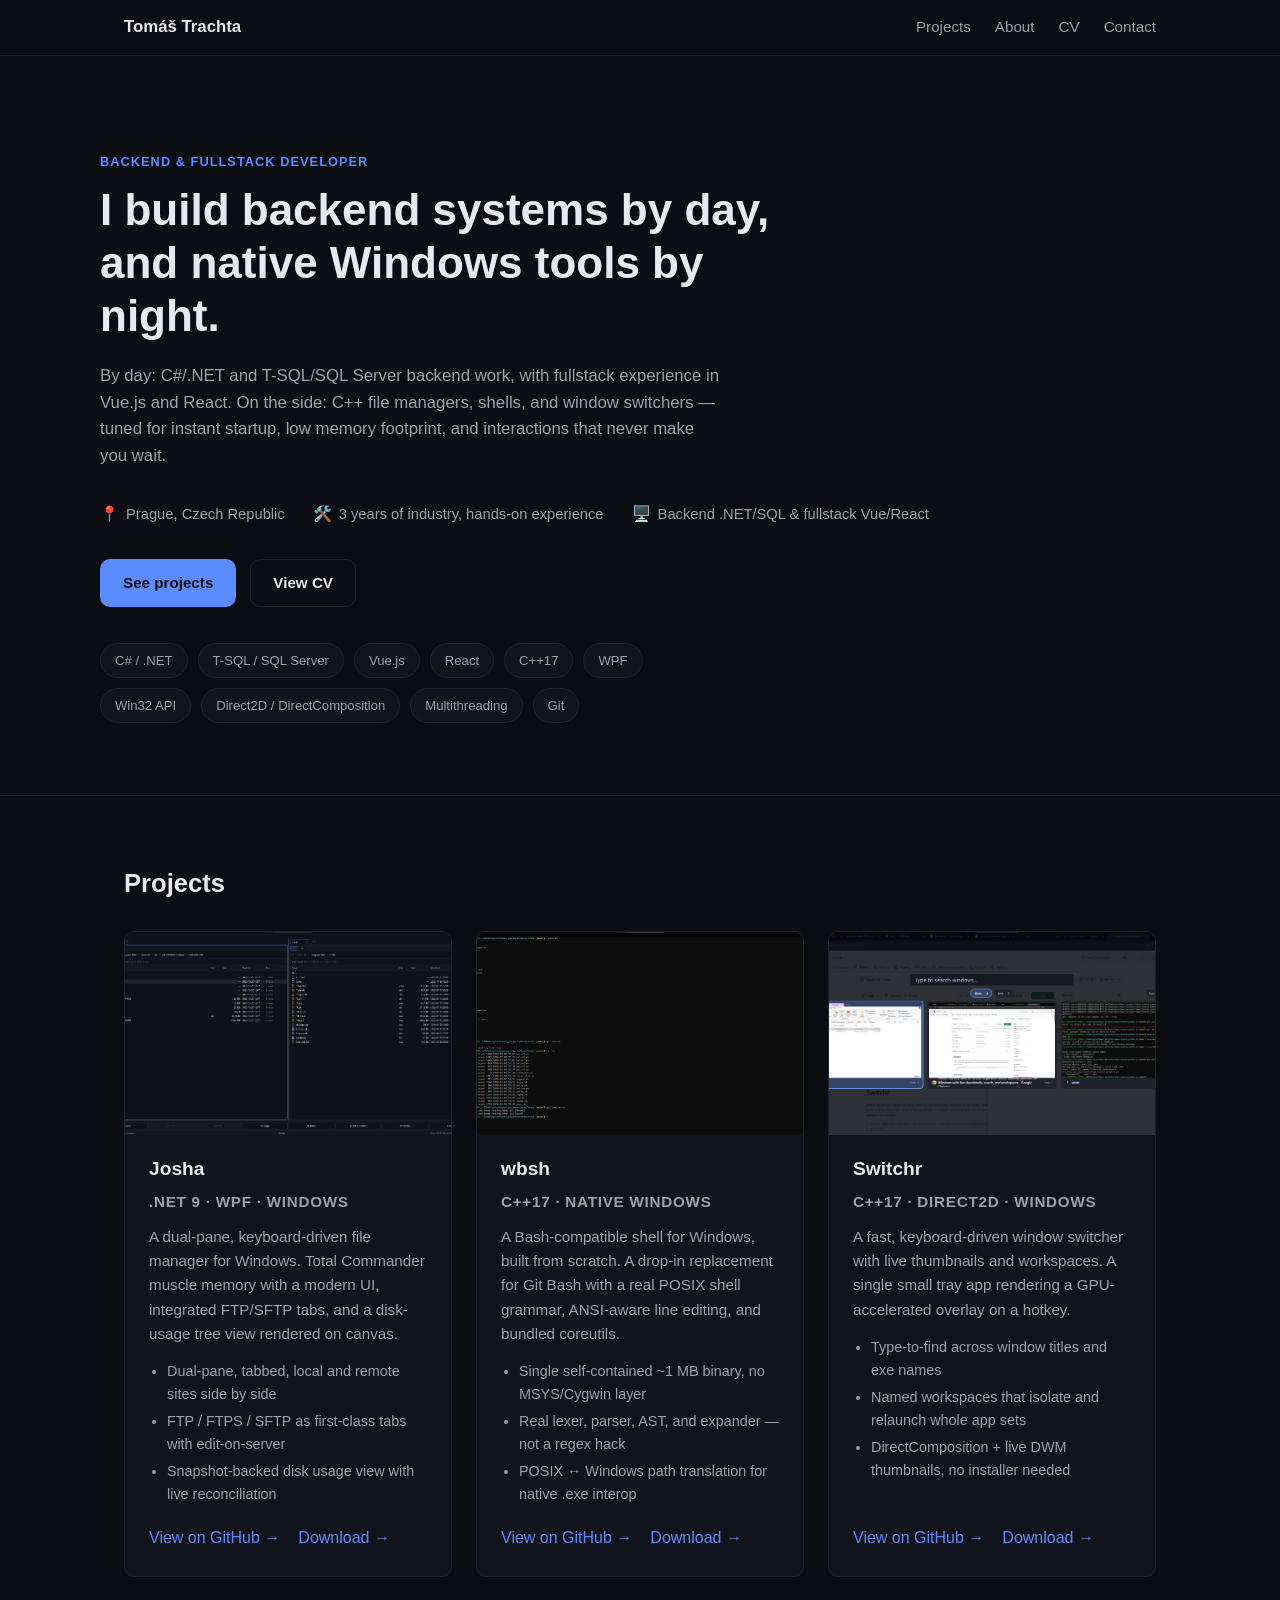
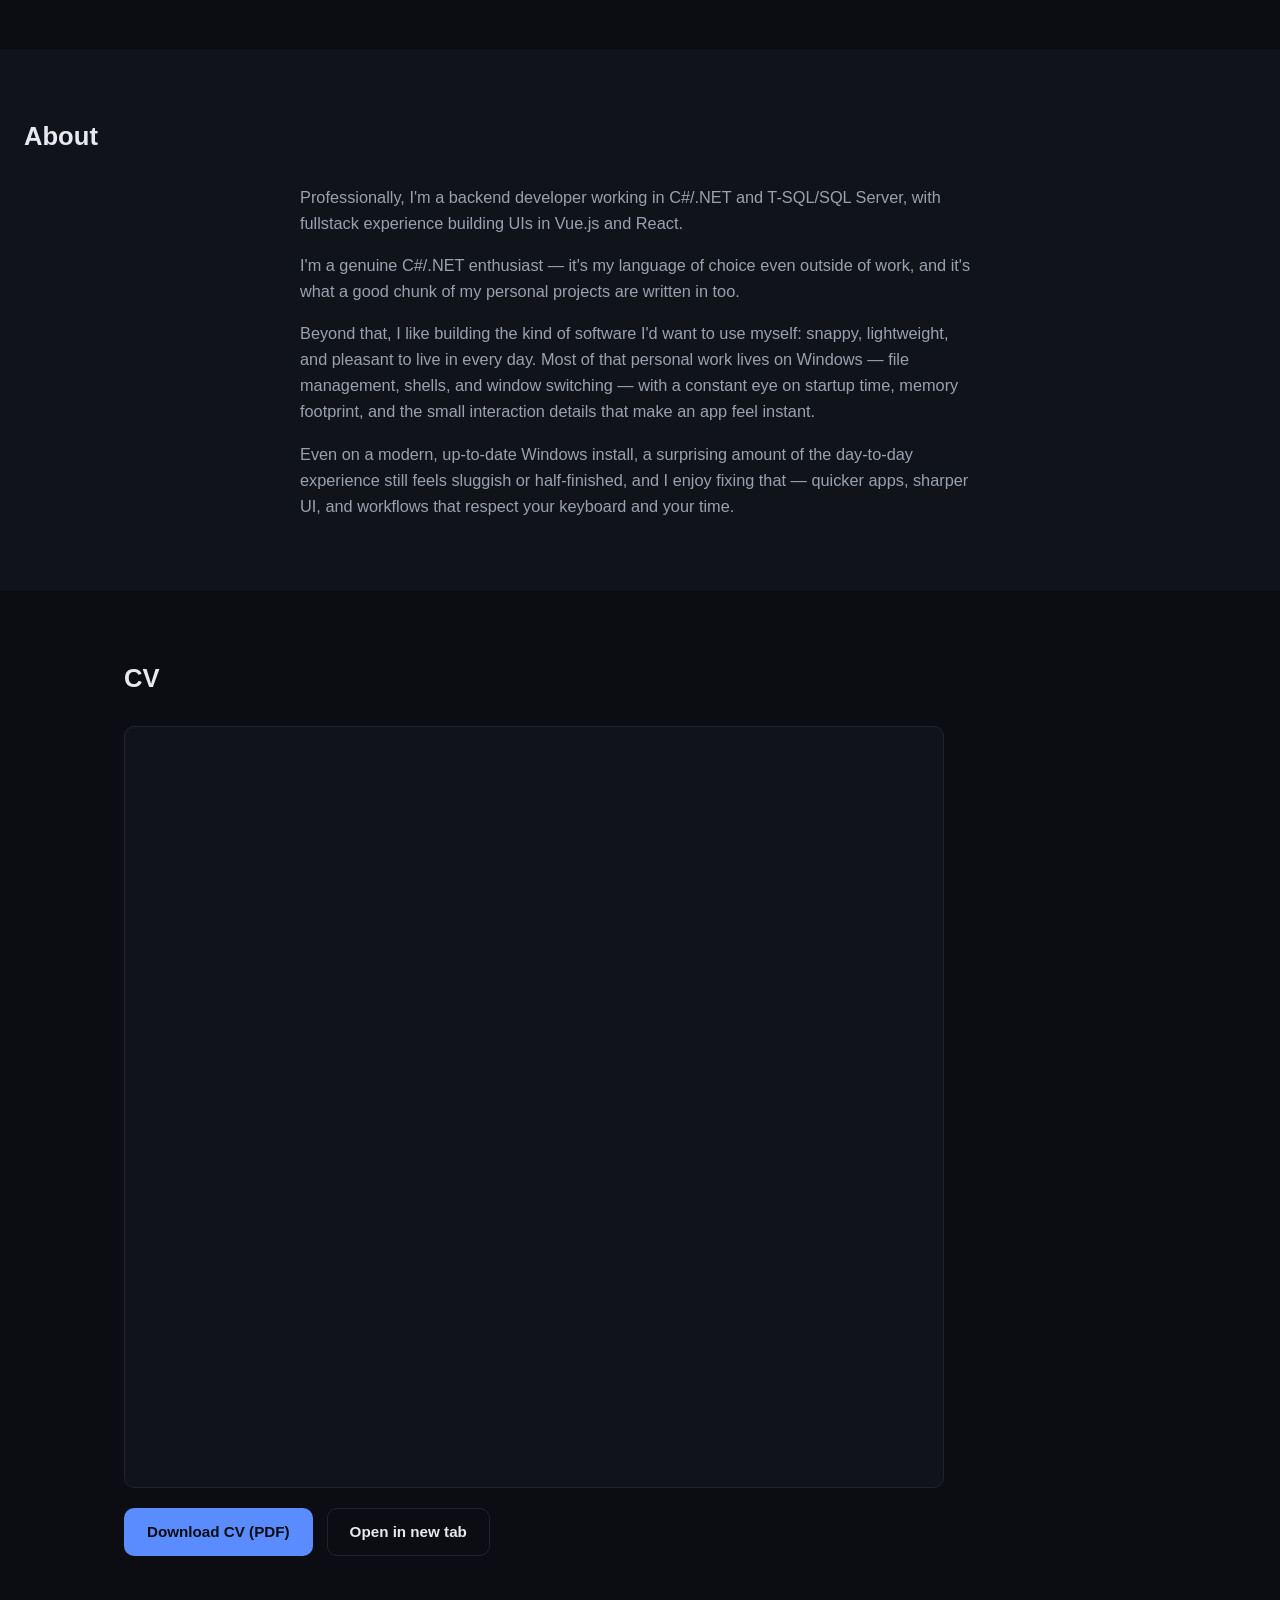
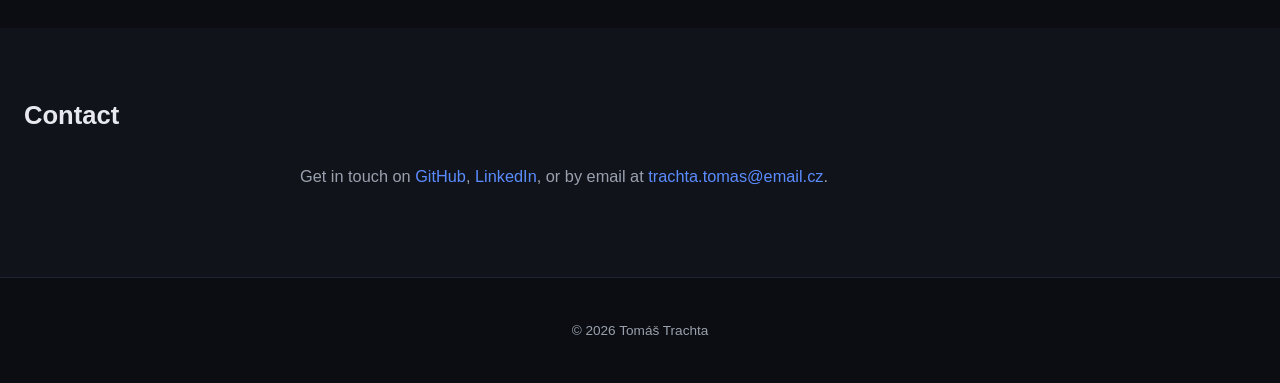
==== index.html @ 83ecbf1c "first version" ====
<!DOCTYPE html>
<html lang="en">
<head>
	<meta charset="UTF-8">
	<meta name="viewport" content="width=device-width, initial-scale=1.0">
	<title>Tomáš Trachta — Backend &amp; Fullstack Developer</title>
	<meta name="description" content="Tomáš Trachta — backend/fullstack developer (C#/.NET, T-SQL, Vue, React) who also builds native Windows tools on the side.">
	<link rel="stylesheet" href="assets/css/style.css">
</head>
<body>
	<header class="nav">
		<div class="nav-inner">
			<a class="brand" href="#top">Tomáš Trachta</a>
			<nav class="nav-links">
				<a href="#projects">Projects</a>
				<a href="#about">About</a>
				<a href="#cv">CV</a>
				<a href="#contact">Contact</a>
			</nav>
		</div>
	</header>

	<main>
		<section id="top" class="hero">
			<div class="hero-inner">
				<p class="eyebrow">Backend &amp; Fullstack Developer</p>
				<h1>I build backend systems by day, and native Windows tools by night.</h1>
				<p class="hero-sub">By day: C#/.NET and T-SQL/SQL Server backend work, with fullstack experience in Vue.js and React. On the side: C++ file managers, shells, and window switchers — tuned for instant startup, low memory footprint, and interactions that never make you wait.</p>

				<ul class="quick-facts">
					<li><span class="quick-facts-icon">📍</span> Prague, Czech Republic</li>
					<li><span class="quick-facts-icon">🛠️</span> 3 years of industry, hands-on experience</li>
					<li><span class="quick-facts-icon">🖥️</span> Backend .NET/SQL &amp; fullstack Vue/React</li>
				</ul>

				<div class="hero-actions">
					<a class="btn btn-primary" href="#projects">See projects</a>
					<a class="btn btn-secondary" href="assets/cv.pdf" target="_blank" rel="noopener">View CV</a>
				</div>

				<div class="skills-strip">
					<span class="skill-pill">C# / .NET</span>
					<span class="skill-pill">T-SQL / SQL Server</span>
					<span class="skill-pill">Vue.js</span>
					<span class="skill-pill">React</span>
					<span class="skill-pill">C++17</span>
					<span class="skill-pill">WPF</span>
					<span class="skill-pill">Win32 API</span>
					<span class="skill-pill">Direct2D / DirectComposition</span>
					<span class="skill-pill">Multithreading</span>
					<span class="skill-pill">Git</span>
				</div>
			</div>
		</section>

		<section id="projects" class="section">
			<h2>Projects</h2>
			<div class="projects-grid">

				<article class="project-card">
					<div class="project-media">
						<img src="assets/img/josha.png" alt="Josha — dual-pane file manager screenshot" loading="lazy" class="lightbox-trigger">
					</div>
					<div class="project-body">
						<h3>Josha</h3>
						<p class="project-tag">.NET 9 · WPF · Windows</p>
						<p>A dual-pane, keyboard-driven file manager for Windows. Total Commander muscle memory with a modern UI, integrated FTP/SFTP tabs, and a disk-usage tree view rendered on canvas.</p>
						<ul class="project-highlights">
							<li>Dual-pane, tabbed, local and remote sites side by side</li>
							<li>FTP / FTPS / SFTP as first-class tabs with edit-on-server</li>
							<li>Snapshot-backed disk usage view with live reconciliation</li>
						</ul>
						<div class="project-links">
							<a href="https://github.com/tomas-trachta/Josha" target="_blank" rel="noopener">View on GitHub →</a>
							<a href="https://github.com/tomas-trachta/Josha/releases/latest" target="_blank" rel="noopener">Download →</a>
						</div>
					</div>
				</article>

				<article class="project-card">
					<div class="project-media">
						<img src="assets/img/wbsh.png" alt="wbsh — shell running a test suite in Windows Terminal" loading="lazy" class="lightbox-trigger">
					</div>
					<div class="project-body">
						<h3>wbsh</h3>
						<p class="project-tag">C++17 · Native Windows</p>
						<p>A Bash-compatible shell for Windows, built from scratch. A drop-in replacement for Git Bash with a real POSIX shell grammar, ANSI-aware line editing, and bundled coreutils.</p>
						<ul class="project-highlights">
							<li>Single self-contained ~1&nbsp;MB binary, no MSYS/Cygwin layer</li>
							<li>Real lexer, parser, AST, and expander — not a regex hack</li>
							<li>POSIX ↔ Windows path translation for native .exe interop</li>
						</ul>
						<div class="project-links">
							<a href="https://github.com/tomas-trachta/wbsh" target="_blank" rel="noopener">View on GitHub →</a>
							<a href="https://github.com/tomas-trachta/wbsh/releases/latest" target="_blank" rel="noopener">Download →</a>
						</div>
					</div>
				</article>

				<article class="project-card">
					<div class="project-media">
						<img src="assets/img/switchr.png" alt="Switchr — window switcher overlay with live thumbnails" loading="lazy" class="lightbox-trigger">
					</div>
					<div class="project-body">
						<h3>Switchr</h3>
						<p class="project-tag">C++17 · Direct2D · Windows</p>
						<p>A fast, keyboard-driven window switcher with live thumbnails and workspaces. A single small tray app rendering a GPU-accelerated overlay on a hotkey.</p>
						<ul class="project-highlights">
							<li>Type-to-find across window titles and exe names</li>
							<li>Named workspaces that isolate and relaunch whole app sets</li>
							<li>DirectComposition + live DWM thumbnails, no installer needed</li>
						</ul>
						<div class="project-links">
							<a href="https://github.com/tomas-trachta/Switchr" target="_blank" rel="noopener">View on GitHub →</a>
							<a href="https://github.com/tomas-trachta/Switchr/releases/latest" target="_blank" rel="noopener">Download →</a>
						</div>
					</div>
				</article>

			</div>
		</section>

		<section id="about" class="section section-alt">
			<h2>About</h2>
			<div class="about-text">
				<p>
					Professionally, I'm a backend developer working in C#/.NET and T-SQL/SQL Server, with
					fullstack experience building UIs in Vue.js and React.
				</p>
				<p>
					I'm a genuine C#/.NET enthusiast — it's my language of choice even outside of work, and
					it's what a good chunk of my personal projects are written in too.
				</p>
				<p>
					Beyond that, I like building the kind of software I'd want to use myself: snappy,
					lightweight, and pleasant to live in every day. Most of that personal work lives on
					Windows — file management, shells, and window switching — with a constant eye on startup
					time, memory footprint, and the small interaction details that make an app feel instant.
				</p>
				<p>
					Even on a modern, up-to-date Windows install, a surprising amount of the day-to-day
					experience still feels sluggish or half-finished, and I enjoy fixing that — quicker apps,
					sharper UI, and workflows that respect your keyboard and your time.
				</p>
			</div>
		</section>

		<section id="cv" class="section">
			<h2>CV</h2>
			<div class="cv-block">
				<div class="cv-preview">
					<iframe src="assets/cv.pdf" title="CV preview"></iframe>
				</div>
				<div class="cv-actions">
					<a class="btn btn-primary" href="assets/cv.pdf" download>Download CV (PDF)</a>
					<a class="btn btn-secondary" href="assets/cv.pdf" target="_blank" rel="noopener">Open in new tab</a>
				</div>
			</div>
		</section>

		<section id="contact" class="section section-alt">
			<h2>Contact</h2>
			<p class="about-text">
				Get in touch on <a href="https://github.com/tomas-trachta" target="_blank" rel="noopener">GitHub</a>,
				<a href="https://www.linkedin.com/in/tom%C3%A1%C5%A1-trachta-4b7899264/" target="_blank" rel="noopener">LinkedIn</a>,
				or by email at <a href="mailto:trachta.tomas@email.cz">trachta.tomas@email.cz</a>.
			</p>
		</section>
	</main>

	<footer class="footer">
		<p>&copy; <span id="year"></span> Tomáš Trachta</p>
	</footer>

	<div class="lightbox" id="lightbox">
		<button class="lightbox-close" id="lightbox-close" aria-label="Close">&times;</button>
		<img src="" alt="" id="lightbox-img">
	</div>

	<script src="assets/js/main.js"></script>
</body>
</html>
---- assets/css/style.css ----
:root {
	--bg: #0b0d12;
	--bg-alt: #10131a;
	--fg: #e7e9ee;
	--fg-dim: #9aa1ae;
	--accent: #5b8cff;
	--border: #1f2430;
	--radius: 10px;
	--max-width: 1080px;
}

* {
	box-sizing: border-box;
}

html {
	scroll-behavior: smooth;
}

body {
	margin: 0;
	background: var(--bg);
	color: var(--fg);
	font-family: -apple-system, BlinkMacSystemFont, "Segoe UI", Roboto, Helvetica, Arial, sans-serif;
	line-height: 1.6;
}

a {
	color: var(--accent);
	text-decoration: none;
}

a:hover {
	text-decoration: underline;
}

h1, h2, h3 {
	line-height: 1.2;
	font-weight: 650;
}

.nav {
	position: sticky;
	top: 0;
	z-index: 10;
	background: rgba(11, 13, 18, 0.85);
	backdrop-filter: blur(8px);
	border-bottom: 1px solid var(--border);
}

.nav-inner {
	max-width: var(--max-width);
	margin: 0 auto;
	padding: 14px 24px;
	display: flex;
	align-items: center;
	justify-content: space-between;
}

.brand {
	color: var(--fg);
	font-weight: 650;
	font-size: 1.05rem;
}

.brand:hover {
	text-decoration: none;
	color: var(--accent);
}

.nav-links {
	display: flex;
	gap: 24px;
}

.nav-links a {
	color: var(--fg-dim);
	font-size: 0.95rem;
}

.nav-links a:hover {
	color: var(--fg);
	text-decoration: none;
}

.hero {
	padding: 96px 24px 72px;
	border-bottom: 1px solid var(--border);
}

.hero-inner {
	max-width: var(--max-width);
	margin: 0 auto;
}

.eyebrow {
	color: var(--accent);
	text-transform: uppercase;
	letter-spacing: 0.08em;
	font-size: 0.8rem;
	font-weight: 650;
	margin: 0 0 12px;
}

.hero h1 {
	font-size: clamp(1.8rem, 4vw, 2.75rem);
	margin: 0 0 20px;
	max-width: 720px;
}

.hero-sub {
	color: var(--fg-dim);
	max-width: 620px;
	font-size: 1.05rem;
	margin: 0 0 32px;
}

.quick-facts {
	list-style: none;
	display: flex;
	flex-wrap: wrap;
	gap: 10px 28px;
	margin: 0 0 32px;
	padding: 0;
	color: var(--fg-dim);
	font-size: 0.92rem;
}

.quick-facts li {
	display: flex;
	align-items: center;
	gap: 7px;
}

.quick-facts-icon {
	font-size: 0.95rem;
}

.hero-actions {
	display: flex;
	gap: 14px;
	margin-bottom: 36px;
}

.skills-strip {
	display: flex;
	flex-wrap: wrap;
	gap: 10px;
	max-width: 640px;
}

.skill-pill {
	border: 1px solid var(--border);
	border-radius: 999px;
	padding: 6px 14px;
	font-size: 0.82rem;
	color: var(--fg-dim);
	background: var(--bg-alt);
}

.btn {
	display: inline-block;
	padding: 11px 22px;
	border-radius: var(--radius);
	font-weight: 600;
	font-size: 0.95rem;
	border: 1px solid transparent;
}

.btn:hover {
	text-decoration: none;
}

.btn-primary {
	background: var(--accent);
	color: #0b0d12;
}

.btn-primary:hover {
	background: #4677ee;
}

.btn-secondary {
	border-color: var(--border);
	color: var(--fg);
}

.btn-secondary:hover {
	border-color: var(--accent);
	color: var(--accent);
}

.section {
	max-width: var(--max-width);
	margin: 0 auto;
	padding: 72px 24px;
}

.section-alt {
	background: var(--bg-alt);
	max-width: none;
	padding: 72px 24px;
}

.section-alt > * {
	max-width: var(--max-width);
	margin-left: auto;
	margin-right: auto;
}

.section h2 {
	font-size: 1.6rem;
	margin: 0 0 32px;
}

.projects-grid {
	display: grid;
	grid-template-columns: repeat(auto-fit, minmax(300px, 1fr));
	gap: 24px;
}

.project-card {
	background: var(--bg-alt);
	border: 1px solid var(--border);
	border-radius: var(--radius);
	overflow: hidden;
	display: flex;
	flex-direction: column;
}

.project-media {
	aspect-ratio: 16 / 10;
	overflow: hidden;
	background: #05070a;
	position: relative;
}

.project-media img {
	width: 100%;
	height: 100%;
	object-fit: cover;
	display: block;
	cursor: zoom-in;
	transition: transform 0.25s ease, filter 0.25s ease;
}

.project-media:hover img {
	transform: scale(1.04);
	filter: brightness(0.6);
}

.project-media::after {
	content: "\2922  Expand";
	position: absolute;
	inset: 0;
	display: flex;
	align-items: center;
	justify-content: center;
	color: var(--fg);
	font-size: 0.9rem;
	font-weight: 650;
	letter-spacing: 0.02em;
	opacity: 0;
	transition: opacity 0.25s ease;
	pointer-events: none;
}

.project-media:hover::after {
	opacity: 1;
}

.project-media-placeholder {
	display: flex;
	align-items: center;
	justify-content: center;
	background: linear-gradient(135deg, #182034, #0b0d12);
}

.project-media-placeholder span {
	font-size: 1.4rem;
	font-weight: 650;
	color: var(--fg-dim);
	letter-spacing: 0.02em;
}

.project-body {
	padding: 22px 24px 26px;
	display: flex;
	flex-direction: column;
	gap: 10px;
	flex: 1;
}

.project-body h3 {
	margin: 0;
	font-size: 1.2rem;
}

.project-tag {
	margin: 0;
	color: var(--accent);
	font-size: 0.8rem;
	font-weight: 650;
	text-transform: uppercase;
	letter-spacing: 0.05em;
}

.project-body p {
	margin: 0;
	color: var(--fg-dim);
	font-size: 0.95rem;
}

.project-highlights {
	margin: 4px 0 0;
	padding-left: 18px;
	color: var(--fg-dim);
	font-size: 0.9rem;
	display: flex;
	flex-direction: column;
	gap: 4px;
}

.project-links {
	margin-top: auto;
	padding-top: 8px;
	display: flex;
	gap: 18px;
	flex-wrap: wrap;
}

.about-text {
	max-width: 680px;
	color: var(--fg-dim);
	font-size: 1.02rem;
}

.about-text p {
	margin: 0 0 16px;
}

.about-text p:last-child {
	margin-bottom: 0;
}

.about-text a {
	color: var(--accent);
}

.cv-block {
	display: flex;
	flex-direction: column;
	gap: 20px;
	max-width: 820px;
}

.cv-preview {
	border: 1px solid var(--border);
	border-radius: var(--radius);
	overflow: hidden;
	background: var(--bg-alt);
}

.cv-preview iframe {
	width: 100%;
	height: 760px;
	border: none;
	display: block;
}

.cv-actions {
	display: flex;
	gap: 14px;
}

.footer {
	border-top: 1px solid var(--border);
	padding: 28px 24px;
	text-align: center;
	color: var(--fg-dim);
	font-size: 0.85rem;
}

.no-scroll {
	overflow: hidden;
}

.lightbox {
	position: fixed;
	inset: 0;
	display: none;
	align-items: center;
	justify-content: center;
	background: rgba(5, 6, 9, 0.92);
	z-index: 100;
	padding: 40px;
}

.lightbox.open {
	display: flex;
}

.lightbox img {
	max-width: 100%;
	max-height: 100%;
	border-radius: 6px;
	box-shadow: 0 10px 40px rgba(0, 0, 0, 0.5);
}

.lightbox-close {
	position: absolute;
	top: 20px;
	right: 28px;
	background: none;
	border: none;
	color: var(--fg);
	font-size: 2.2rem;
	line-height: 1;
	cursor: pointer;
	padding: 4px 10px;
}

.lightbox-close:hover {
	color: var(--accent);
}

@media (max-width: 560px) {
	.nav-links {
		gap: 14px;
	}

	.hero {
		padding: 72px 20px 56px;
	}

	.cv-actions {
		flex-wrap: wrap;
	}
}
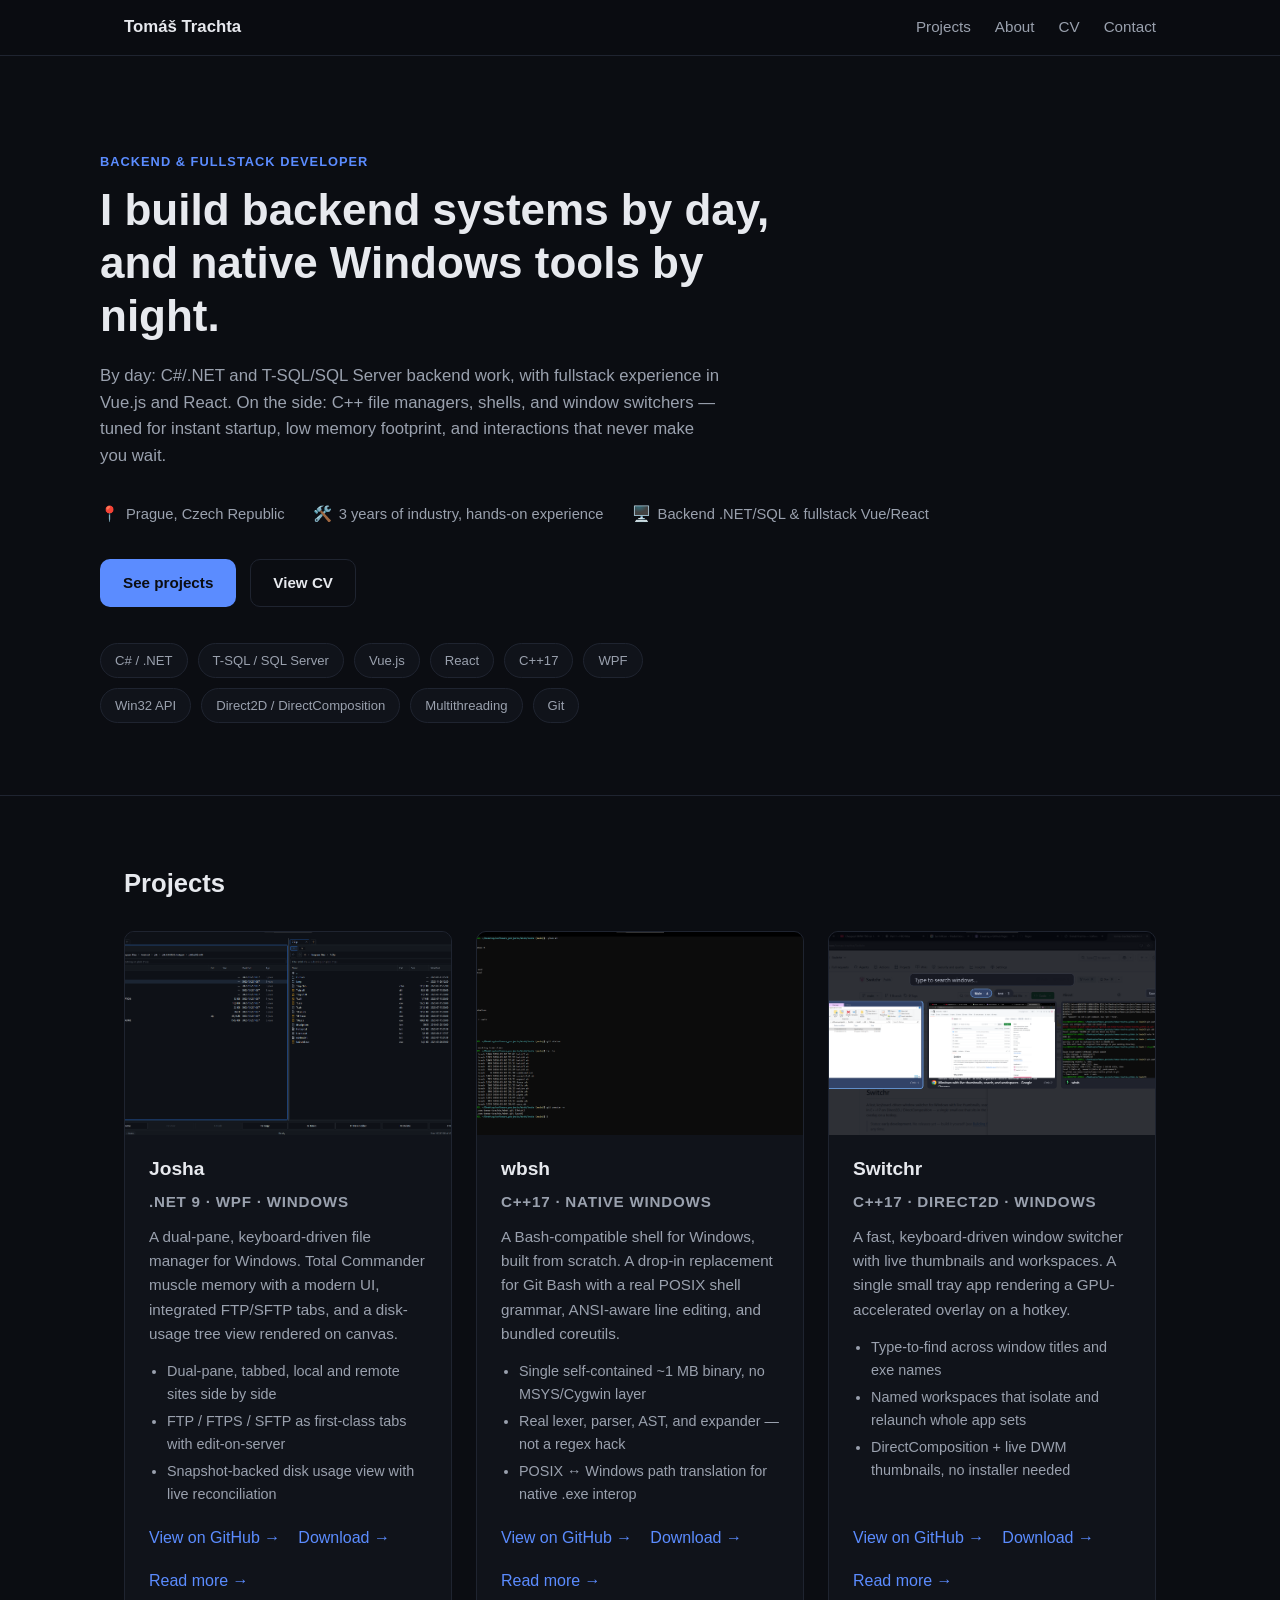
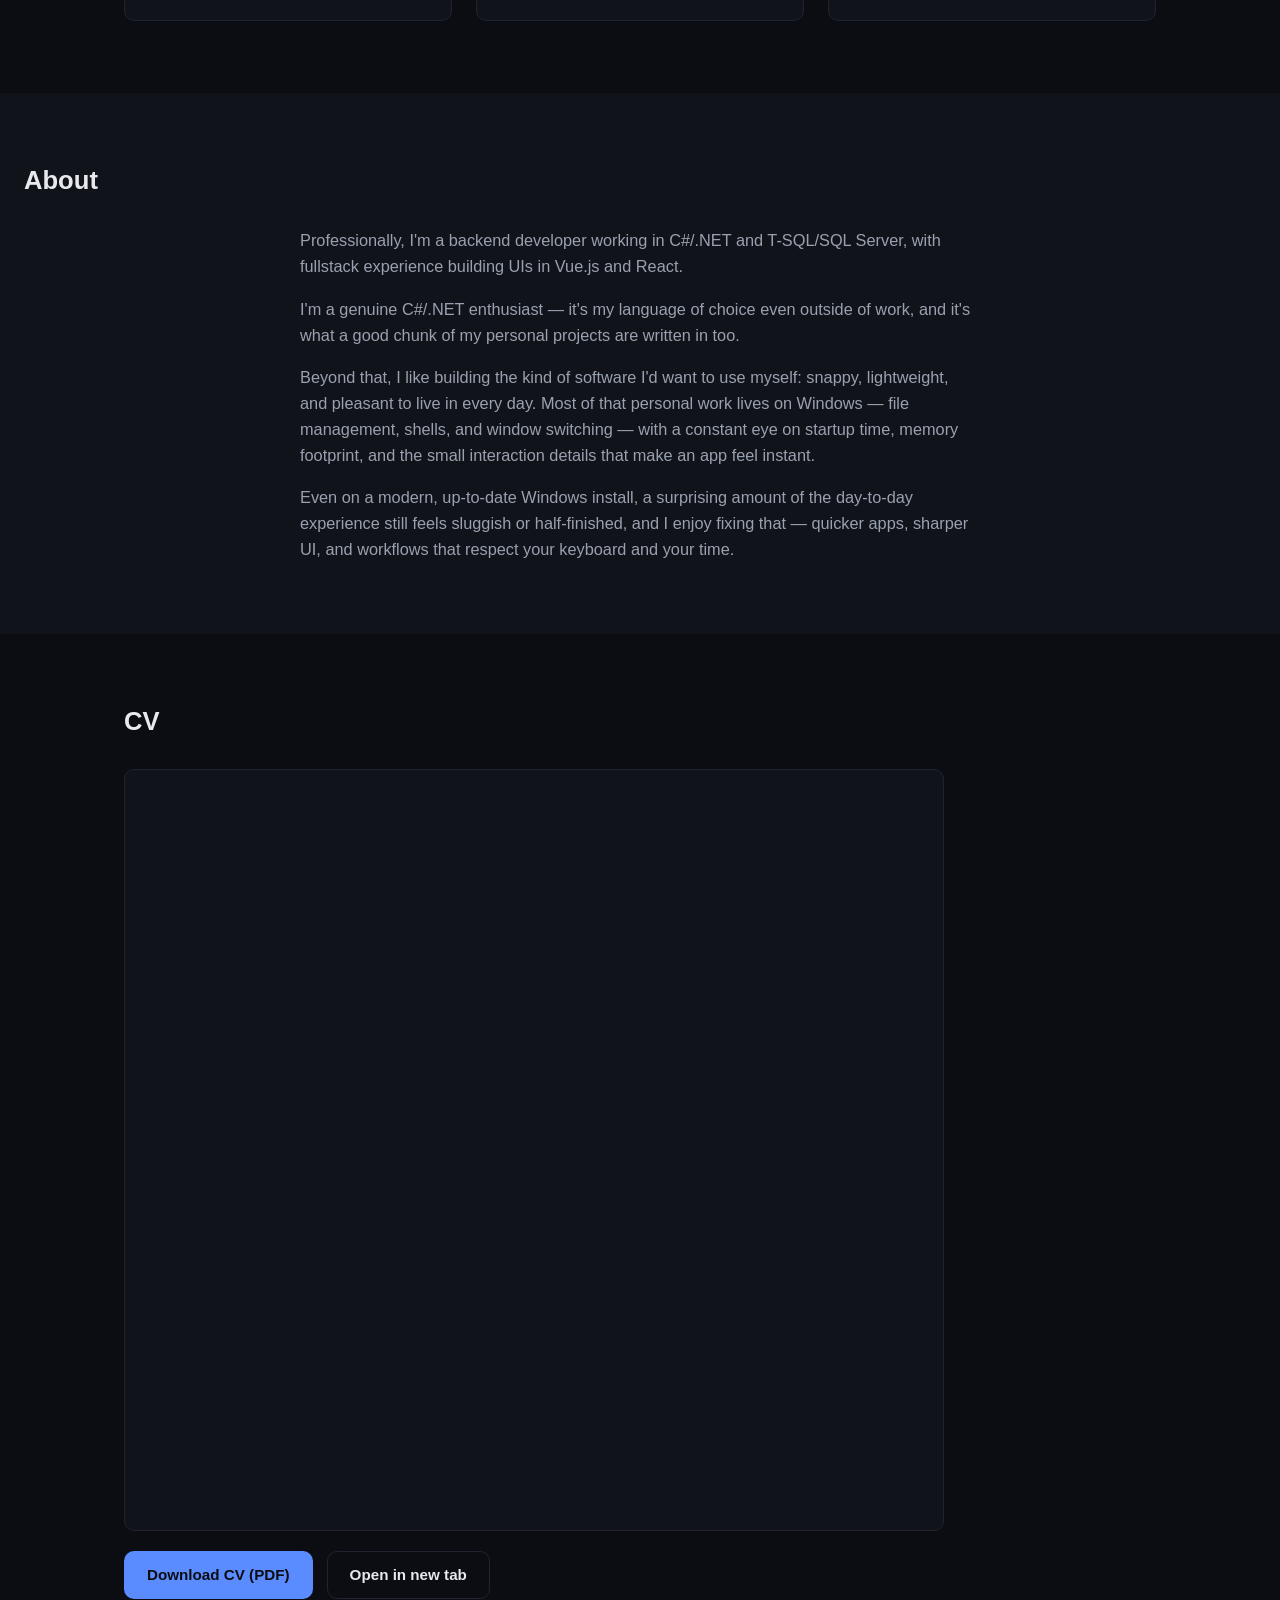
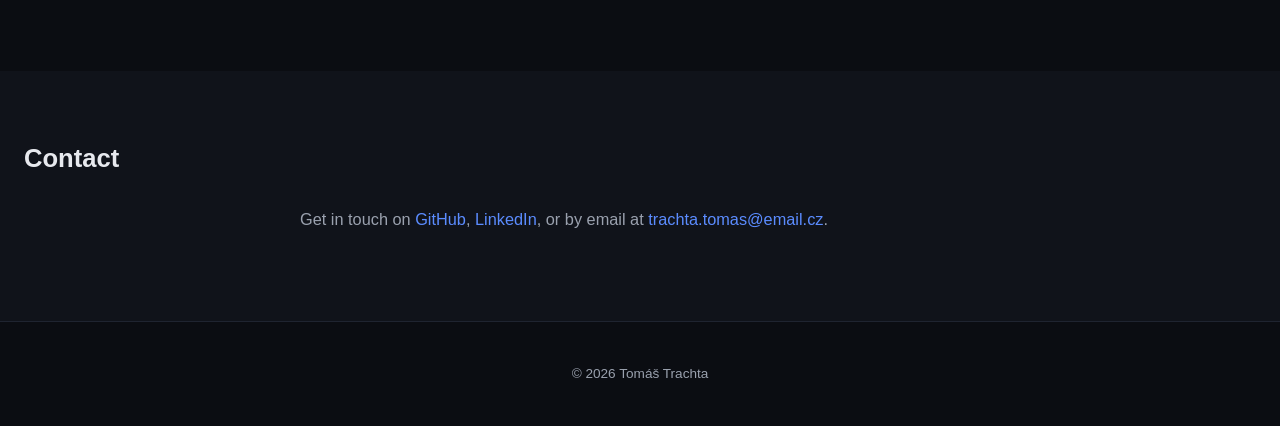
==== commit 74cdfb6d: "add articles" ====
--- a/index.html
+++ b/index.html
@@ -73,6 +73,7 @@
 						<div class="project-links">
 							<a href="https://github.com/tomas-trachta/Josha" target="_blank" rel="noopener">View on GitHub →</a>
 							<a href="https://github.com/tomas-trachta/Josha/releases/latest" target="_blank" rel="noopener">Download →</a>
+							<a href="articles/josha.html">Read more →</a>
 						</div>
 					</div>
 				</article>
@@ -93,6 +94,7 @@
 						<div class="project-links">
 							<a href="https://github.com/tomas-trachta/wbsh" target="_blank" rel="noopener">View on GitHub →</a>
 							<a href="https://github.com/tomas-trachta/wbsh/releases/latest" target="_blank" rel="noopener">Download →</a>
+							<a href="articles/wbsh.html">Read more →</a>
 						</div>
 					</div>
 				</article>
@@ -113,6 +115,7 @@
 						<div class="project-links">
 							<a href="https://github.com/tomas-trachta/Switchr" target="_blank" rel="noopener">View on GitHub →</a>
 							<a href="https://github.com/tomas-trachta/Switchr/releases/latest" target="_blank" rel="noopener">Download →</a>
+							<a href="articles/switchr.html">Read more →</a>
 						</div>
 					</div>
 				</article>
@@ -149,7 +152,7 @@
 			<h2>CV</h2>
 			<div class="cv-block">
 				<div class="cv-preview">
-					<iframe src="assets/cv.pdf" title="CV preview"></iframe>
+					<iframe src="assets/cv.pdf#toolbar=0" title="CV preview"></iframe>
 				</div>
 				<div class="cv-actions">
 					<a class="btn btn-primary" href="assets/cv.pdf" download>Download CV (PDF)</a>
